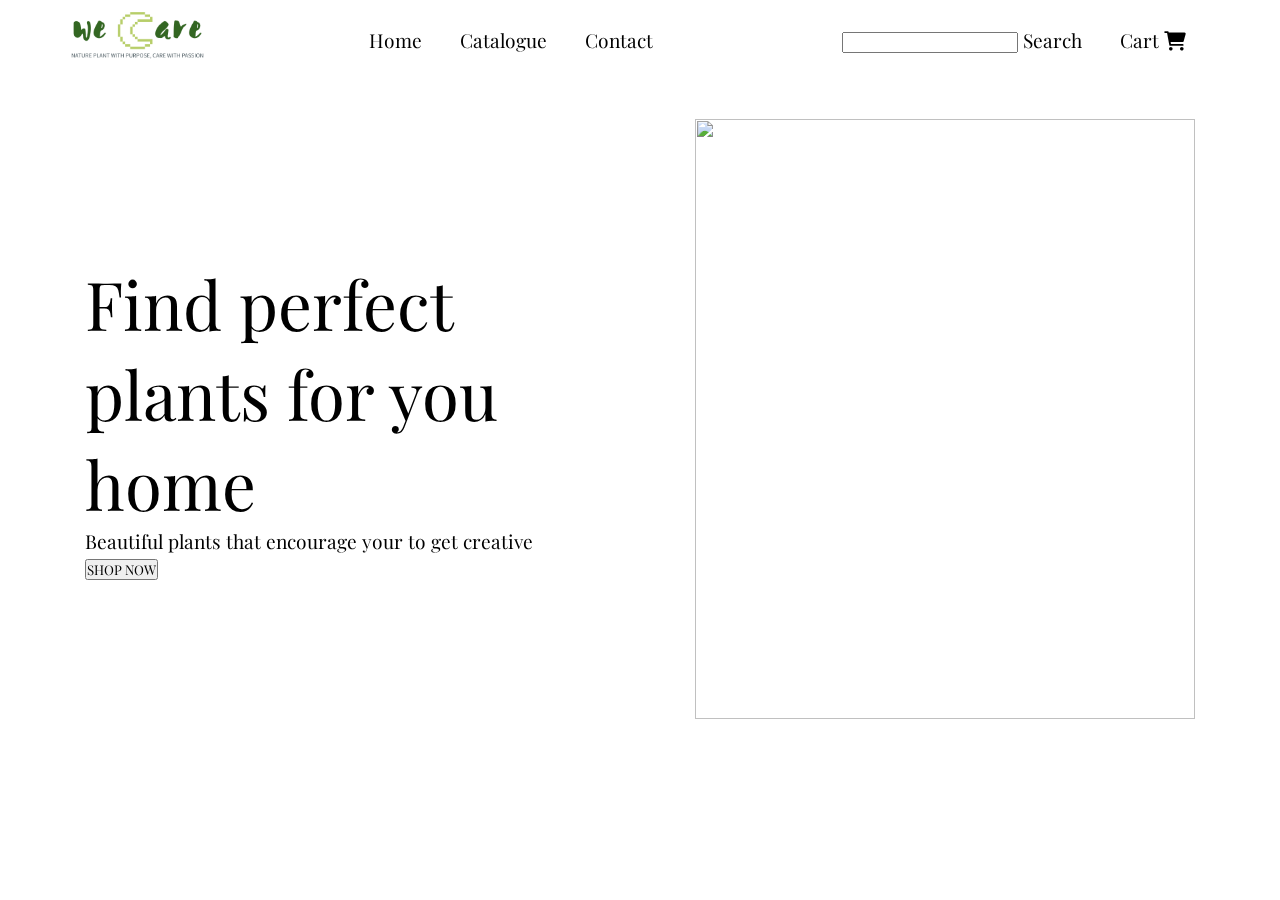
==== html/index.html @ 6e717698 "first commit" ====
<!DOCTYPE html>
<html lang="en">
  <head>
    <meta charset="UTF-8" />
    <meta name="viewport" content="width=device-width, initial-scale=1.0" />
    <title>We</title>
    <link rel="shortcut icon" href="/src/favion.png" type="image/x-icon" />
    <link rel="stylesheet" href="/style.css" />
    <link
      rel="stylesheet"
      href="https://cdnjs.cloudflare.com/ajax/libs/font-awesome/6.0.0/css/all.min.css"
    />
    <style>
      @import url("https://fonts.googleapis.com/css2?family=Playfair+Display:ital@0;1&display=swap");
    </style>
  </head>
  <body>
    <header class="header">
      <nav class="navbar">
        <div class="logo">
          <img
            src="/src/logo.png"
            alt="logo of we care nature"
            height="100%"
            width="125px"
          />
        </div>
        <div class="nav-content-1">
          <ul>
            <li>Home</li>
            <li>Catalogue</li>
            <li>Contact</li>
          </ul>
        </div>
        <div class="nav-content-2">
          <ul>
            <li><input type="text" /> Search</li>
            <li>
              Cart
              <span
                ><i class="fa-solid fa-cart-shopping" style="color: #000000"></i
              ></span>
            </li>
          </ul>
        </div>
      </nav>
    </header>
    <main class="main">
      <div class="main-content">
        <div class="text-section">
          <p class="text-head">Find perfect plants for you home</p>
          <p>Beautiful plants that encourage your to get creative</p>
          <button class="shop-now">SHOP NOW</button>
        </div>
        <div class="image-section">
          <img src="/src/interior-plant.jpg" alt="" width="100%" />
        </div>
      </div>
    </main>
  </body>
</html>
---- style.css ----
:root {
  --primary: #699b2c;
  --background: #48575e;
}
* {
  box-sizing: border-box;
  margin: 0;
  padding: 0;
  font-family: "Playfair Display", serif;
}

body {
  font-size: 1.2em;
}
.header {
  width: 100vw;
  margin-bottom: 2em;
}

.navbar {
  display: flex;
  flex-direction: row;
  justify-content: space-around;
  align-items: center;
}
.nav-content-1 ul,
.nav-content-2 ul {
  list-style: none;
  display: flex;
  flex-direction: row;
  li {
    padding: 1em;
  }
}
@media screen and (max-width: 768px) {
  .nav-content ul {
    flex-direction: column;
    align-items: center;
  }
}
.logo {
  /* width: 125px; */
  /* background: #000; */
  mix-blend-mode: multiply;
  img {
    margin-top: 0.5em;
    overflow: hidden;
    transform: scale(2);
  }
}
.main-content {
  display: flex;
  width: 100vw;
  flex-direction: row;
  justify-content: space-evenly;
  align-items: center;
  /* gap: 1, 1; */
  .text-section,
  .image-section {
    width: 40%;
  }
  .image-section {
    display: flex;
    justify-content: end;
  }
  .image-section img {
    max-width: 100%;
    width: 500px;
    height: 600px;
  }
}
.text-head {
  font-size: 3.5em;
}
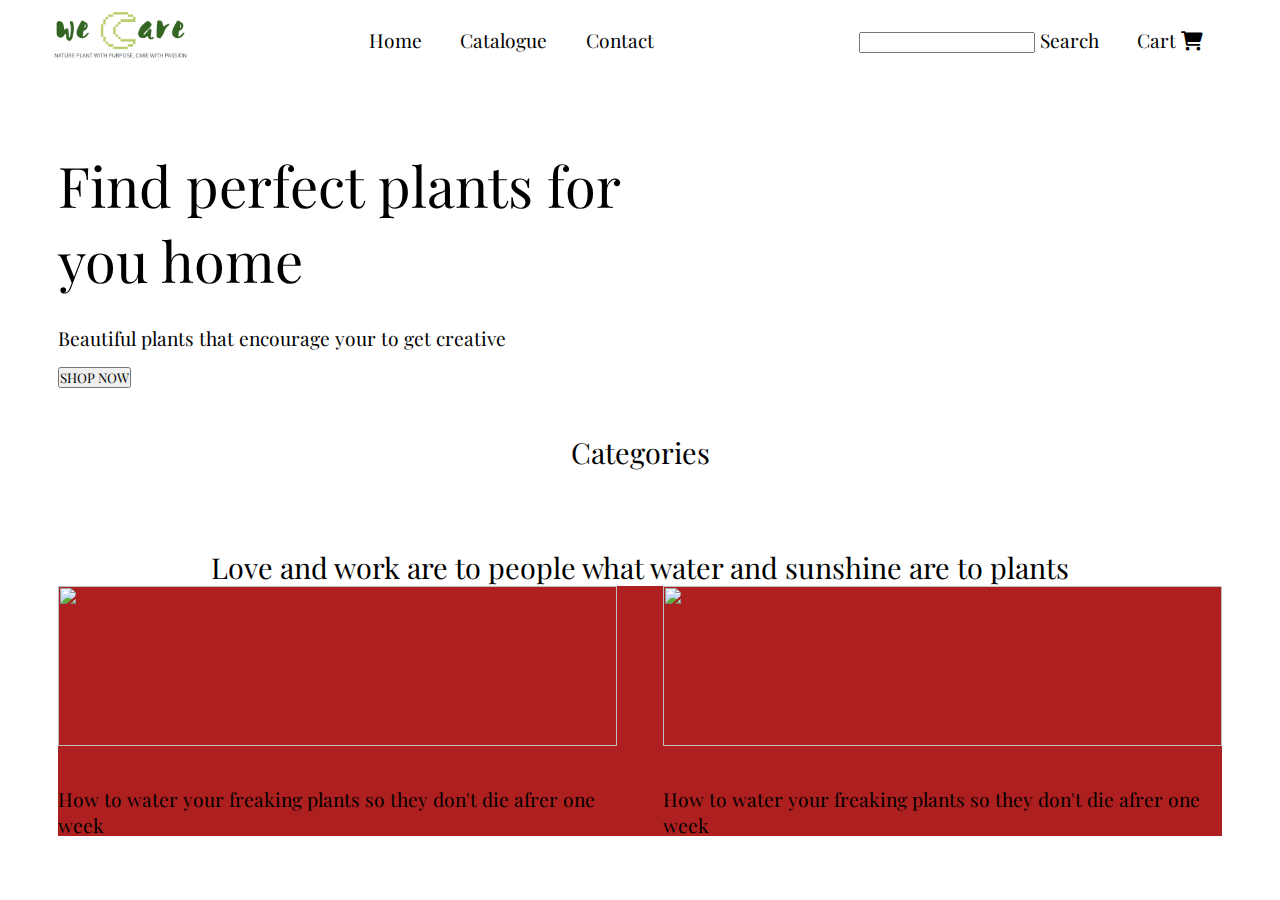
==== commit f02b0309: "main and blog section added" ====
--- a/html/index.html
+++ b/html/index.html
@@ -10,6 +10,12 @@
       rel="stylesheet"
       href="https://cdnjs.cloudflare.com/ajax/libs/font-awesome/6.0.0/css/all.min.css"
     />
+    <script
+      src="https://cdnjs.cloudflare.com/ajax/libs/jquery/3.7.1/jquery.min.js"
+      integrity="sha512-v2CJ7UaYy4JwqLDIrZUI/4hqeoQieOmAZNXBeQyjo21dadnwR+8ZaIJVT8EE2iyI61OV8e6M8PP2/4hpQINQ/g=="
+      crossorigin="anonymous"
+      referrerpolicy="no-referrer"
+    ></script>
     <style>
       @import url("https://fonts.googleapis.com/css2?family=Playfair+Display:ital@0;1&display=swap");
     </style>
@@ -50,12 +56,70 @@
         <div class="text-section">
           <p class="text-head">Find perfect plants for you home</p>
           <p>Beautiful plants that encourage your to get creative</p>
-          <button class="shop-now">SHOP NOW</button>
+          <button class="btn shop-now">SHOP NOW</button>
         </div>
         <div class="image-section">
-          <img src="/src/interior-plant.jpg" alt="" width="100%" />
+          <img src="/src/main-section-img.webp" alt="" width="100%" />
+        </div>
+      </div>
+      <p class="sub-head">Categories</p>
+      <div class="plant-categories"></div>
+      <p class="sub-head">
+        Love and work are to people what water and sunshine are to plants
+      </p>
+      <div class="blog-section">
+        <div class="blog" id="blog-1" style="height: 250px">
+          <img src="/src/interior-plant.jpg" alt="" height="80%" width="100%" />
+          <p>
+            How to water your freaking plants so they don't die afrer one week
+          </p>
+        </div>
+        <div class="blog" id="blog-1" style="height: 250px">
+          <img src="/src/interior-plant.jpg" alt="" height="80%" width="100%" />
+          <p>
+            How to water your freaking plants so they don't die afrer one week
+          </p>
         </div>
       </div>
     </main>
+    <script>
+      let categories = [
+        {
+          type: "Jungle Plants",
+          url: "/src/jungle-plant.jpg",
+          alt: "Jungle plants categories",
+          id: "jungle-plant",
+        },
+        {
+          type: "Outdoor Plants",
+          url: "/src/outdoor-plant.webp",
+          alt: "Outdoor plants categories",
+          id: "outdoor-plant",
+        },
+        {
+          type: "Bedroom Plants",
+          url: "/src/bedroom-plant.jpg",
+          alt: "Bedroom plants categories",
+          id: "bedroom-plant",
+        },
+        {
+          type: "Indoor Plants",
+          url: "/src/indoor-plant.jpg",
+          alt: "Indoor plants categories",
+          id: "indoor-plant",
+        },
+      ];
+      $(document).ready(function () {
+        let categoriesList = $(".plant-categories");
+
+        for (let i = 0; i < categories.length; i++) {
+          categoriesList.append(`
+          <div class= "categories-list" id = "${categories[i].id}">
+            <img src = "${categories[i].url}" alt = "${categories[i].alt} class = "cat-img" />
+            <p class = "cat-title">${categories[i].type}</p>
+            </div>`);
+        }
+      });
+    </script>
   </body>
 </html>
--- a/style.css
+++ b/style.css
@@ -1,7 +1,3 @@
-:root {
-  --primary: #699b2c;
-  --background: #48575e;
-}
 * {
   box-sizing: border-box;
   margin: 0;
@@ -11,16 +7,15 @@
 
 body {
   font-size: 1.2em;
+  margin: 0 3em;
 }
 .header {
-  width: 100vw;
-  margin-bottom: 2em;
 }
 
 .navbar {
   display: flex;
   flex-direction: row;
-  justify-content: space-around;
+  justify-content: space-between;
   align-items: center;
 }
 .nav-content-1 ul,
@@ -32,43 +27,112 @@
     padding: 1em;
   }
 }
-@media screen and (max-width: 768px) {
-  .nav-content ul {
-    flex-direction: column;
+/* @media screen and (max-width: 768px) {
+  .nav-content-1 ul,
+  .nav-content-2 ul {
+    display: flex;
+    flex-direction: flex;
     align-items: center;
   }
+} */
+.logo {
+  z-index: -1;
 }
-.logo {
-  /* width: 125px; */
-  /* background: #000; */
-  mix-blend-mode: multiply;
-  img {
-    margin-top: 0.5em;
-    overflow: hidden;
-    transform: scale(2);
+.logo > img {
+  margin-top: 0.5em;
+  overflow: hidden;
+  transform: scale(2);
+}
+
+.main-content {
+  display: flex;
+  margin: 2em 0;
+  flex-direction: row;
+  justify-content: space-around;
+  text-align: center;
+}
+
+.main-content > .text-section {
+  flex: 1;
+  text-align: left;
+}
+.text-section > p,
+.text-section > button {
+  margin: 0.5em 0;
+}
+
+.image-section {
+  height: fit-content;
+  display: flex;
+  flex: 1;
+  justify-content: end;
+}
+.image-section img {
+  /* min-width: 40%; */
+  max-width: 420px;
+  max-height: 600px;
+}
+
+.text-head {
+  font-size: 3.5rem;
+}
+.sub-head {
+  text-align: center;
+  font-size: 1.5em;
+}
+.plant-categories {
+  margin: 2em 0;
+  display: flex;
+  justify-content: space-between;
+  /* background: gray; */
+  /* width: 100%; */
+  /* min-height: 320px; */
+}
+.categories-list {
+  flex: 1;
+  box-sizing: border-box;
+  margin-left: 1.5em;
+  /* width: 20%; */
+  /* min-width: 20%; */
+  /* max-height: 480px; */
+  /* max-width: 100%; */
+  /* height:; */
+}
+.categories-list:nth-child(1) {
+  margin-left: 0;
+}
+.categories-list > img {
+  /* margin: 0 1em; */
+  /* height: 80%; */
+  max-width: 100%;
+  /* height: auto; */
+  /* height: 360px; */
+  padding-bottom: 0.5em;
+
+  overflow: hidden;
+}
+.blog-section {
+  width: 100%;
+  background: #ae1f1f;
+  /* padding: 10px; */
+  display: flex;
+
+  flex-direction: row;
+  justify-content: space-between;
+  align-items: center;
+  flex-wrap: wrap;
+}
+.blog {
+  flex: 0 0 48%;
+  /* padding: 10px; */
+}
+@media screen and (max-width: 1080px) {
+  .blog-section {
+    flex-direction: column;
+    height: 10%;
+    justify-content: center;
+  }
+  .blog {
+    height: 40px;
   }
 }
-.main-content {
-  display: flex;
-  width: 100vw;
-  flex-direction: row;
-  justify-content: space-evenly;
-  align-items: center;
-  /* gap: 1, 1; */
-  .text-section,
-  .image-section {
-    width: 40%;
-  }
-  .image-section {
-    display: flex;
-    justify-content: end;
-  }
-  .image-section img {
-    max-width: 100%;
-    width: 500px;
-    height: 600px;
-  }
-}
-.text-head {
-  font-size: 3.5em;
-}
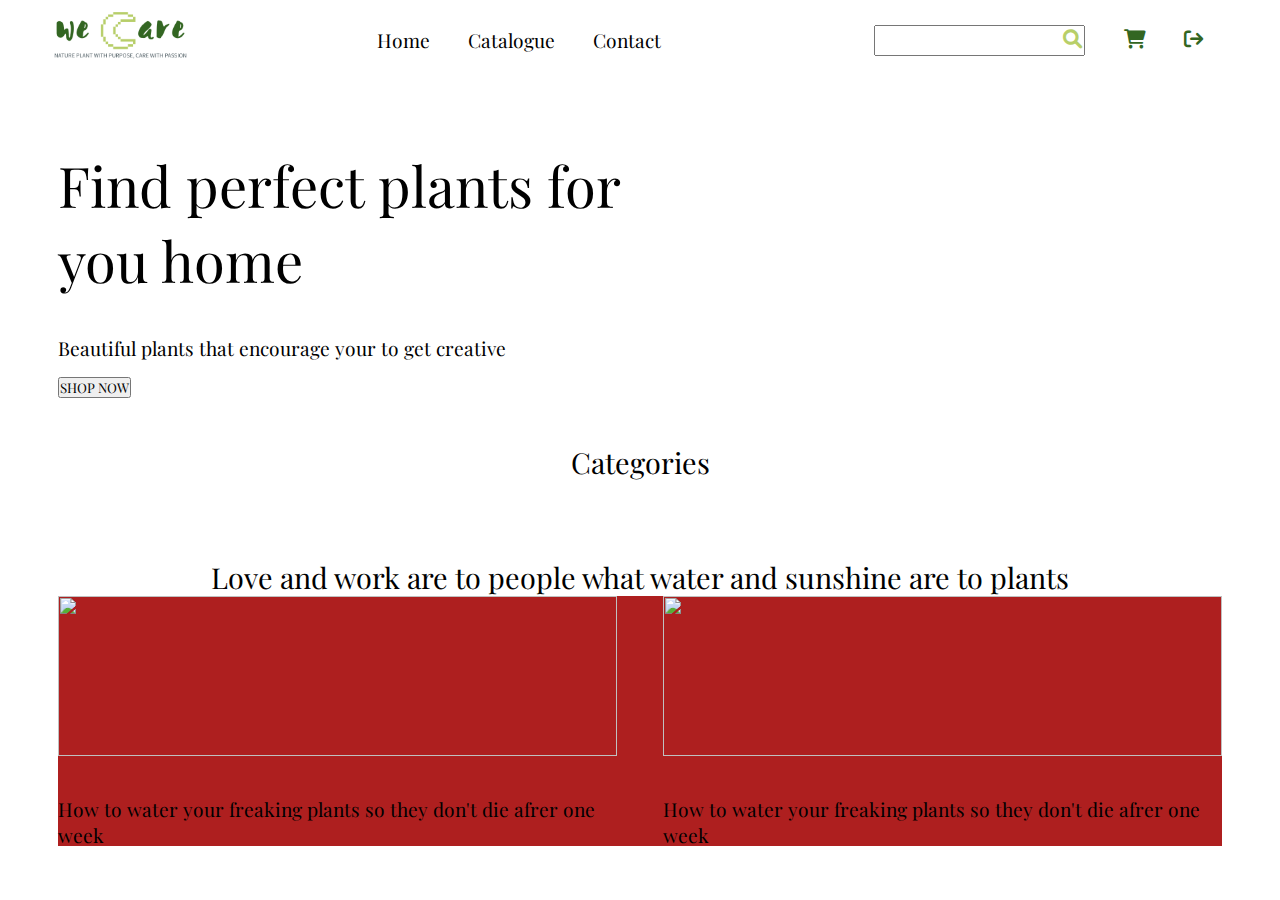
==== commit b280745c: "simple login authenticatin" ====
--- a/html/index.html
+++ b/html/index.html
@@ -5,7 +5,7 @@
     <meta name="viewport" content="width=device-width, initial-scale=1.0" />
     <title>We</title>
     <link rel="shortcut icon" href="/src/favion.png" type="image/x-icon" />
-    <link rel="stylesheet" href="/style.css" />
+    <link rel="stylesheet" href="/css/style.css" />
     <link
       rel="stylesheet"
       href="https://cdnjs.cloudflare.com/ajax/libs/font-awesome/6.0.0/css/all.min.css"
@@ -16,9 +16,8 @@
       crossorigin="anonymous"
       referrerpolicy="no-referrer"
     ></script>
-    <style>
-      @import url("https://fonts.googleapis.com/css2?family=Playfair+Display:ital@0;1&display=swap");
-    </style>
+    <script src="/js/validation.js"></script>
+    <style></style>
   </head>
   <body>
     <header class="header">
@@ -40,11 +39,26 @@
         </div>
         <div class="nav-content-2">
           <ul>
-            <li><input type="text" /> Search</li>
             <li>
-              Cart
+              <input type="text" style="padding: 5px 30px 5px 5px" />
+              <span style="margin-left: -27px"
+                ><i
+                  class="fa-solid fa-magnifying-glass"
+                  style="color: #b8cf69"
+                ></i
+              ></span>
+            </li>
+            <li>
               <span
-                ><i class="fa-solid fa-cart-shopping" style="color: #000000"></i
+                ><i class="fa-solid fa-cart-shopping" style="color: #336622"></i
+              ></span>
+            </li>
+            <li>
+              <span onclick="goToPage('sign_in.html')"
+                ><i
+                  class="fa-solid fa-arrow-right-from-bracket"
+                  style="color: #336622"
+                ></i
               ></span>
             </li>
           </ul>
--- a/css/style.css
+++ b/css/style.css
@@ -0,0 +1,144 @@
+@import url("https://fonts.googleapis.com/css2?family=Playfair+Display:ital@0;1&display=swap");
+
+* {
+  box-sizing: border-box;
+  margin: 0;
+  padding: 0;
+  font-family: "Playfair Display", serif;
+}
+
+body {
+  font-size: 1.2em;
+  margin: 0 3em;
+}
+/* .header {
+} */
+
+.navbar {
+  display: flex;
+  flex-direction: row;
+  justify-content: space-between;
+  align-items: center;
+}
+.nav-content-1 ul,
+.nav-content-2 ul {
+  list-style: none;
+  display: flex;
+  flex-direction: row;
+  li {
+    padding: 1em;
+  }
+}
+/* @media screen and (max-width: 768px) {
+  .nav-content-1 ul,
+  .nav-content-2 ul {
+    display: flex;
+    flex-direction: flex;
+    align-items: center;
+  }
+} */
+.logo {
+  z-index: -1;
+}
+.logo > img {
+  margin-top: 0.5em;
+  overflow: hidden;
+  transform: scale(2);
+}
+
+.main-content {
+  display: flex;
+  margin: 2em 0;
+  flex-direction: row;
+  justify-content: space-around;
+  text-align: center;
+}
+
+.main-content > .text-section {
+  flex: 1;
+  text-align: left;
+  display: flex;
+  padding-right: 10px;
+  flex-direction: column;
+  justify-content: center;
+  align-items: start;
+}
+.text-section > p,
+.text-section > button {
+  margin: 0.5em 0;
+}
+
+.image-section {
+  height: fit-content;
+  display: flex;
+  flex: 1;
+  justify-content: end;
+}
+.image-section img {
+  /* min-width: 40%; */
+  max-width: 420px;
+  max-height: 600px;
+}
+
+.text-head {
+  font-size: 3.5rem;
+}
+.sub-head {
+  text-align: center;
+  font-size: 1.5em;
+}
+.plant-categories {
+  margin: 2em 0;
+  display: flex;
+  justify-content: space-between;
+  /* background: gray; */
+  /* width: 100%; */
+  /* min-height: 320px; */
+}
+.categories-list {
+  flex: 1;
+  box-sizing: border-box;
+  margin-left: 1.5em;
+  /* width: 20%; */
+  /* min-width: 20%; */
+  /* max-height: 480px; */
+  /* max-width: 100%; */
+  /* height:; */
+}
+.categories-list:nth-child(1) {
+  margin-left: 0;
+}
+.categories-list > img {
+  /* margin: 0 1em; */
+  /* height: 80%; */
+  max-width: 100%;
+  /* height: auto; */
+  /* height: 360px; */
+  padding-bottom: 0.5em;
+
+  overflow: hidden;
+}
+.blog-section {
+  width: 100%;
+  background: #ae1f1f;
+  /* padding: 10px; */
+  display: flex;
+
+  flex-direction: row;
+  justify-content: space-between;
+  align-items: center;
+  flex-wrap: wrap;
+}
+.blog {
+  flex: 0 0 48%;
+}
+@media screen and (max-width: 1080px) {
+  .blog-section {
+    flex-direction: column;
+    height: 10%;
+    justify-content: center;
+  }
+  .blog {
+    height: 40px;
+  }
+}
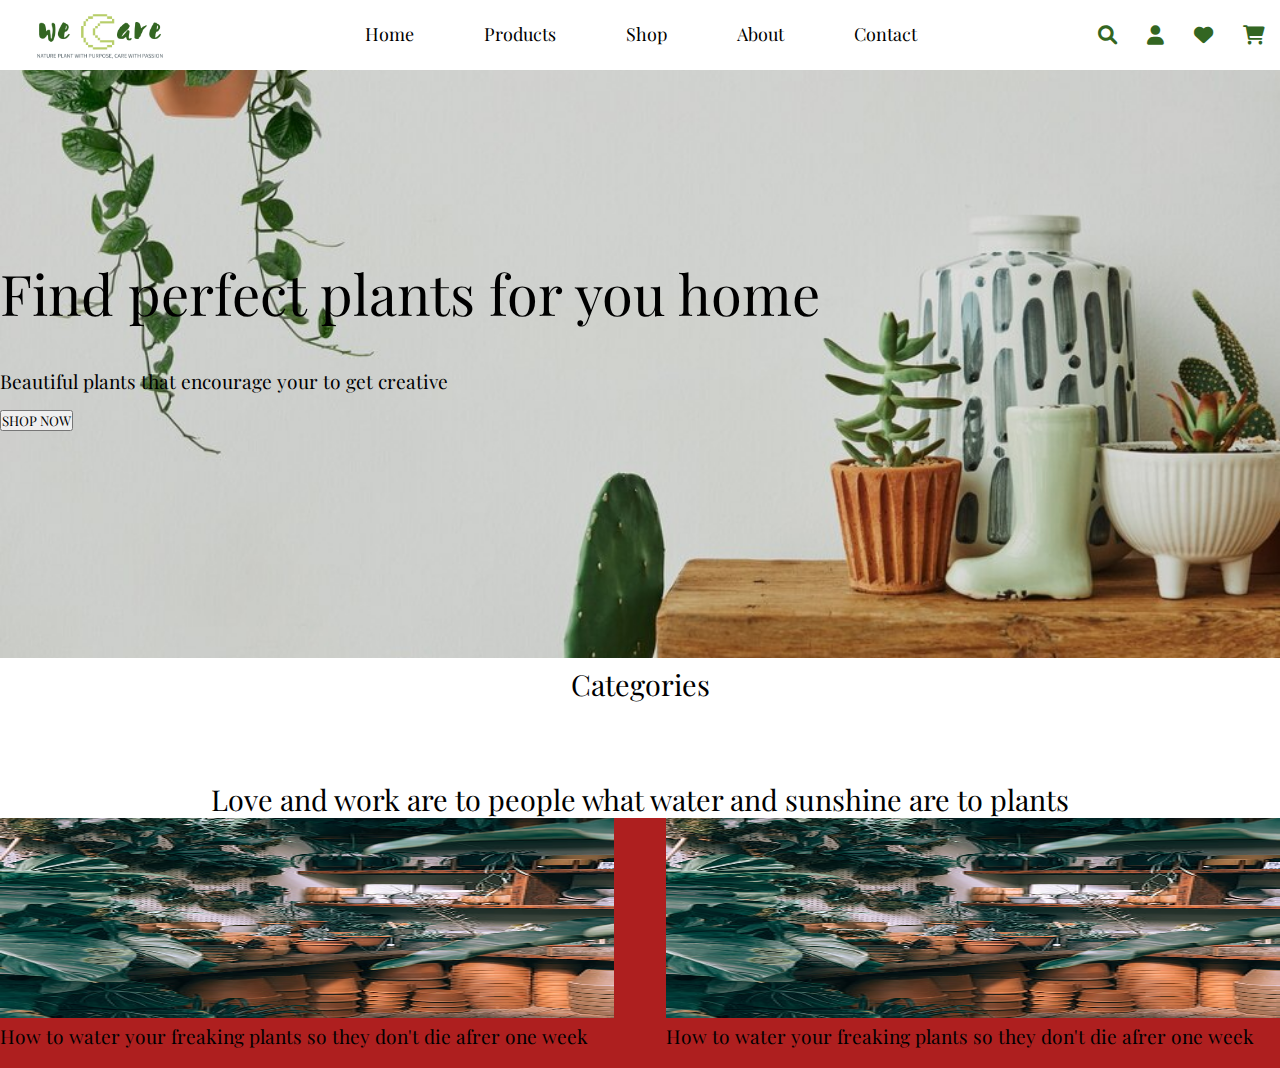
==== commit bd5d77b4: "navigation sidebar added" ====
--- a/html/index.html
+++ b/html/index.html
@@ -22,48 +22,73 @@
   <body>
     <header class="header">
       <nav class="navbar">
-        <div class="logo">
+        <div class="logo" onclick="goToPage('index.html')">
           <img
-            src="/src/logo.png"
+            src="/src/logoo.png"
             alt="logo of we care nature"
             height="100%"
-            width="125px"
+            width="160px"
           />
         </div>
         <div class="nav-content-1">
-          <ul>
+          <ul style="font-size: 18px">
             <li>Home</li>
-            <li>Catalogue</li>
+            <li>Products</li>
+            <li>Shop</li>
+            <li>About</li>
             <li>Contact</li>
           </ul>
         </div>
         <div class="nav-content-2">
           <ul>
             <li>
-              <input type="text" style="padding: 5px 30px 5px 5px" />
-              <span style="margin-left: -27px"
-                ><i
-                  class="fa-solid fa-magnifying-glass"
-                  style="color: #b8cf69"
-                ></i
+              <span><i class="fa-solid fa-magnifying-glass"></i></span>
+            </li>
+            <li>
+              <span onclick="showError('sidebar')"
+                ><i class="fa-solid fa-user"></i
               ></span>
             </li>
             <li>
-              <span
-                ><i class="fa-solid fa-cart-shopping" style="color: #336622"></i
-              ></span>
+              <span><i class="fa-solid fa-heart"></i></span>
             </li>
             <li>
-              <span onclick="goToPage('sign_in.html')"
-                ><i
-                  class="fa-solid fa-arrow-right-from-bracket"
-                  style="color: #336622"
-                ></i
-              ></span>
+              <span><i class="fa-solid fa-cart-shopping"></i></span>
             </li>
           </ul>
+          <li id="bars">
+            <span onclick="showError('sidebar')"
+              ><i class="fa-solid fa-bars"></i
+            ></span>
+          </li>
         </div>
       </nav>
+      <div class="sidebar" id="sidebar">
+        <ul style="list-style: none">
+          <span style="font-size: 12px; display: flex; align-items: center">
+            Hello<i
+              class="fa-regular fa-xl fa-circle-xmark sidebar-items-icons"
+              id="circle-cross"
+              onclick="hideError('sidebar')"
+            ></i>
+          </span>
+          <li id="home-user">User</li>
+          <li class="sidebar-items">
+            Wishlist
+            <i class="fa-solid fa-heart sidebar-items-icons"></i>
+          </li>
+
+          <li class="sidebar-items">
+            Cart
+            <i class="fa-solid fa-cart-shopping sidebar-items-icons" ;></i>
+          </li>
+
+          <li class="sidebar-items">
+            Login/Register
+            <i class="fa-solid fa-right-from-bracket sidebar-items-icons"></i>
+          </li>
+        </ul>
+      </div>
     </header>
     <main class="main">
       <div class="main-content">
@@ -72,9 +97,9 @@
           <p>Beautiful plants that encourage your to get creative</p>
           <button class="btn shop-now">SHOP NOW</button>
         </div>
-        <div class="image-section">
+        <!-- <div class="image-section">
           <img src="/src/main-section-img.webp" alt="" width="100%" />
-        </div>
+        </div> -->
       </div>
       <p class="sub-head">Categories</p>
       <div class="plant-categories"></div>
--- a/css/style.css
+++ b/css/style.css
@@ -9,11 +9,27 @@
 
 body {
   font-size: 1.2em;
-  margin: 0 3em;
-}
-/* .header {
-} */
-
+}
+.header {
+  /* margin: 0 1em 0 1em; */
+  /* margin-right: -8px; */
+  /* padding: 5px 0; */
+
+  position: fixed;
+  top: 0;
+  background: white;
+  width: 100%;
+  height: 70px;
+}
+.fa-solid,
+.fa-regular {
+  color: #336622;
+}
+.fa-regular:hover,
+.fa-solid:hover {
+  color: #b8cf69;
+  cursor: pointer;
+}
 .navbar {
   display: flex;
   flex-direction: row;
@@ -25,30 +41,69 @@
   list-style: none;
   display: flex;
   flex-direction: row;
-  li {
-    padding: 1em;
-  }
-}
-/* @media screen and (max-width: 768px) {
-  .nav-content-1 ul,
-  .nav-content-2 ul {
-    display: flex;
-    flex-direction: flex;
-    align-items: center;
-  }
-} */
+}
+.nav-content-1 li {
+  padding: 7px 20px;
+  margin: 15px;
+  border-radius: 5px;
+}
+.nav-content-1 li:hover {
+  background-color: #336622;
+  scale: 1.1;
+  color: white;
+  cursor: pointer;
+}
+.nav-content-2 li {
+  margin: 0 15px;
+}
+
 .logo {
-  z-index: -1;
+  margin: 0.5em 1em 0 1em;
 }
 .logo > img {
-  margin-top: 0.5em;
   overflow: hidden;
-  transform: scale(2);
-}
-
+  /* transform: scale(2); */
+}
+#bars {
+  list-style-type: none;
+  font-size: 40px;
+  display: none;
+}
+.sidebar {
+  position: absolute;
+  right: 0;
+  margin: -55px 170px 0 0;
+  background-color: white;
+  padding: 15px;
+  color: #336622;
+  border-radius: 5px;
+  font-size: 18px;
+  width: 200px;
+  display: none;
+  box-shadow: 3px 3px 12px rgba(0, 0, 0, 1);
+}
+.sidebar-items {
+  padding-top: 10px;
+  display: flex;
+  align-items: center;
+}
+.sidebar-items-icons {
+  right: 10px;
+  position: absolute;
+}
+#home-user {
+  font-size: 24px;
+  padding-bottom: 16px;
+}
 .main-content {
-  display: flex;
-  margin: 2em 0;
+  height: 650px;
+  display: flex;
+  background-image: url("/src/login_bg.jpg");
+  background-repeat: no-repeat;
+  background-size: cover;
+  background-position: center;
+
+  margin: 0.4em 0;
   flex-direction: row;
   justify-content: space-around;
   text-align: center;
@@ -142,3 +197,18 @@
     height: 40px;
   }
 }
+@media screen and (max-width: 1024px) {
+  .nav-content-1 ul {
+    display: none;
+  }
+  .nav-content-2 ul {
+    display: none;
+  }
+  #bars {
+    display: block;
+  }
+  .navbar {
+    padding: 0 1.5em;
+    justify-content: space-between;
+  }
+}
